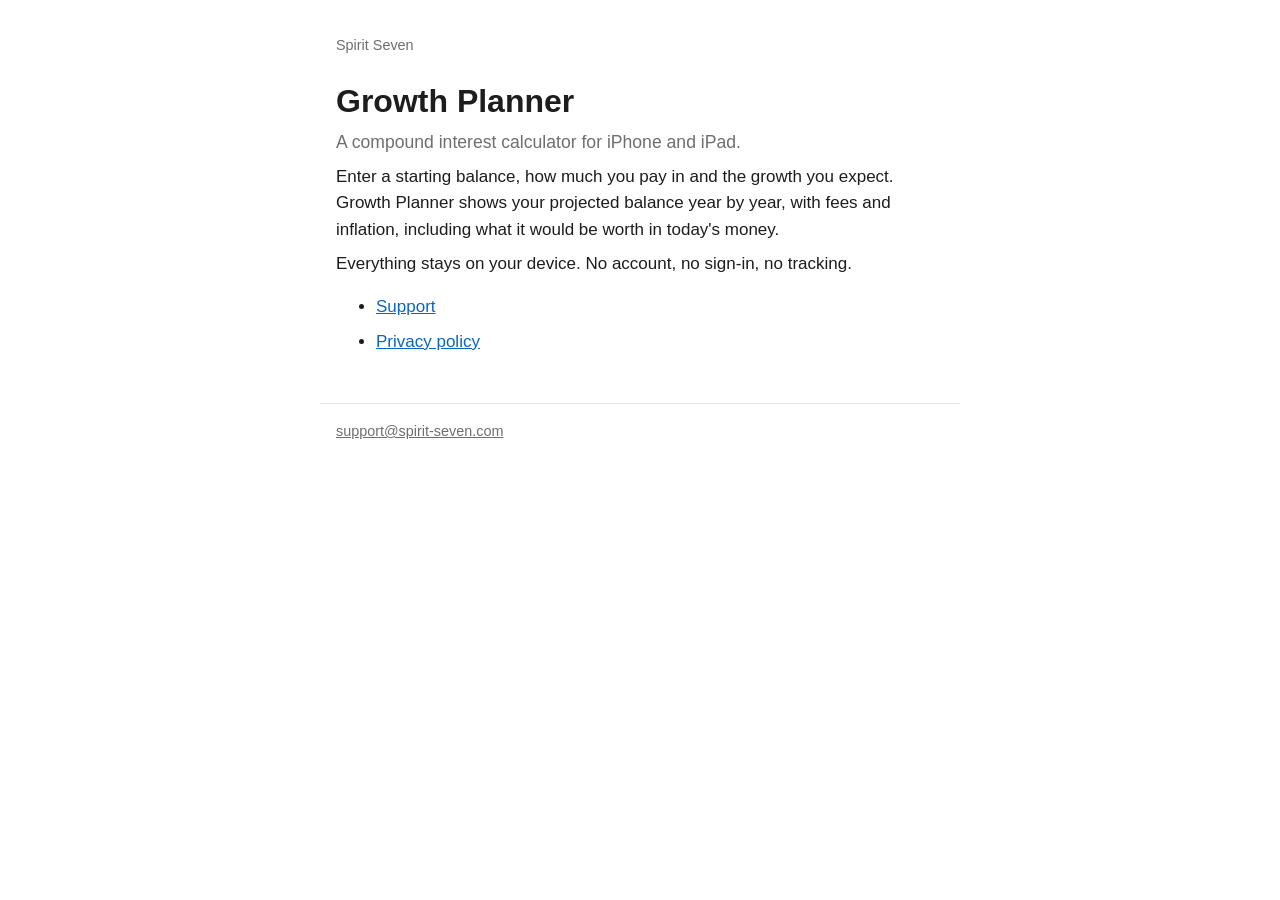
==== growth-planner/index.html @ 6620056a "Add the Spirit Seven site with Growth Planner support and privacy pages" ====
<!doctype html>
<html lang="en-GB">
<head>
  <meta charset="utf-8">
  <meta name="viewport" content="width=device-width, initial-scale=1">
  <title>Growth Planner</title>
  <link rel="stylesheet" href="/style.css">
</head>
<body>
  <header><a href="/">Spirit Seven</a></header>
  <main>
    <h1>Growth Planner</h1>
    <p class="lede">A compound interest calculator for iPhone and iPad.</p>
    <p>Enter a starting balance, how much you pay in and the growth you expect. Growth Planner shows
      your projected balance year by year, with fees and inflation, including what it would be worth
      in today's money.</p>
    <p>Everything stays on your device. No account, no sign-in, no tracking.</p>
    <ul>
      <li><a href="/growth-planner/support/">Support</a></li>
      <li><a href="/growth-planner/privacy/">Privacy policy</a></li>
    </ul>
  </main>
  <footer>
    <a href="mailto:support@spirit-seven.com">support@spirit-seven.com</a>
  </footer>
</body>
</html>
---- style.css ----
:root {
  --bg: #ffffff;
  --text: #1d1d1f;
  --muted: #6e6e73;
  --rule: #e5e5ea;
  --link: #0a66c2;
  --card: #f5f5f7;
  color-scheme: light dark;
}
@media (prefers-color-scheme: dark) {
  :root {
    --bg: #000000;
    --text: #f5f5f7;
    --muted: #a1a1a6;
    --rule: #2c2c2e;
    --link: #4da3ff;
    --card: #1c1c1e;
  }
}
* { box-sizing: border-box; }
body {
  margin: 0;
  background: var(--bg);
  color: var(--text);
  font: 17px/1.55 -apple-system, BlinkMacSystemFont, "Segoe UI", Roboto, Helvetica, Arial, sans-serif;
  -webkit-text-size-adjust: 100%;
}
main, header, footer { max-width: 40rem; margin: 0 auto; padding: 0 16px; }
header { padding-top: 2rem; }
header a { color: var(--muted); text-decoration: none; font-size: 0.9rem; }
h1 { font-size: 2rem; line-height: 1.2; margin: 1.5rem 0 0.5rem; }
h2 { font-size: 1.15rem; margin: 2rem 0 0.25rem; }
p, li { margin: 0.5rem 0; }
.lede { color: var(--muted); font-size: 1.1rem; margin-top: 0; }
.updated { color: var(--muted); font-size: 0.9rem; }
a { color: var(--link); }
.card { background: var(--card); border-radius: 12px; padding: 1rem 1.25rem; margin: 1.5rem 0; }
.card p { margin: 0.25rem 0; }
footer { margin-top: 3rem; padding-top: 1rem; padding-bottom: 2rem; border-top: 1px solid var(--rule); color: var(--muted); font-size: 0.9rem; }
footer a { color: var(--muted); margin-right: 1rem; }
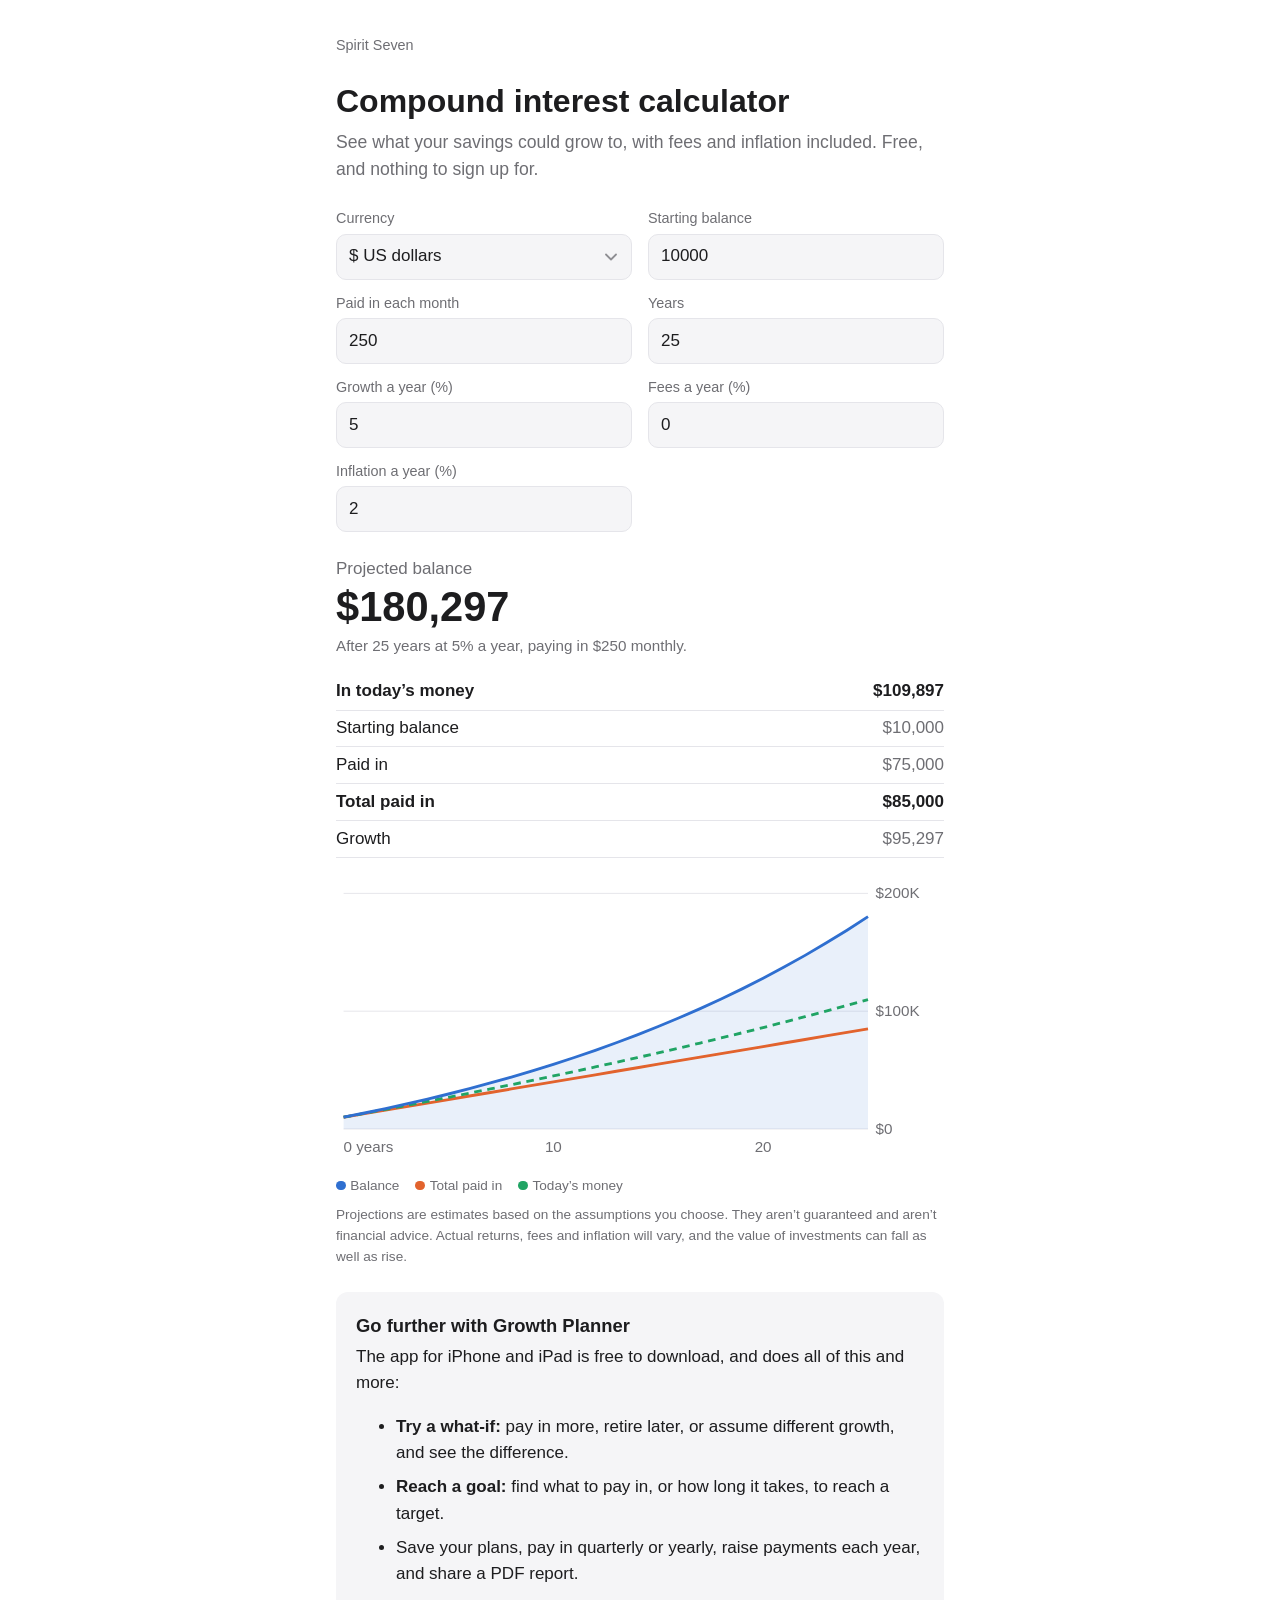
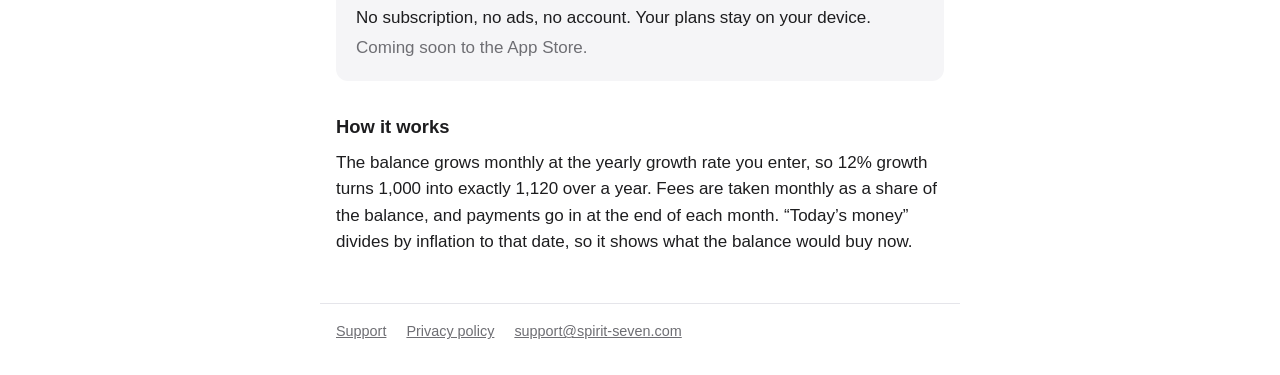
==== commit aa7851d8: "Make the Growth Planner page a compound interest calculator Works out the projection as the app does" ====
--- a/growth-planner/index.html
+++ b/growth-planner/index.html
@@ -3,25 +3,244 @@
 <head>
   <meta charset="utf-8">
   <meta name="viewport" content="width=device-width, initial-scale=1">
-  <title>Growth Planner</title>
+  <title>Compound Interest Calculator with Fees and Inflation | Growth Planner</title>
+  <meta name="description" content="Free compound interest calculator. See what your savings could grow to with regular contributions, fees and inflation, including what it's worth in today's money. No sign-up.">
+  <link rel="canonical" href="https://spirit-seven.com/growth-planner/">
+  <!-- Once the app is on the App Store, offer it to iPhone and iPad visitors (Smart App Banner):
+  <meta name="apple-itunes-app" content="app-id=APP_ID"> -->
   <link rel="stylesheet" href="/style.css">
+  <script src="/growth-planner/engine.js"></script>
 </head>
 <body>
   <header><a href="/">Spirit Seven</a></header>
   <main>
-    <h1>Growth Planner</h1>
-    <p class="lede">A compound interest calculator for iPhone and iPad.</p>
-    <p>Enter a starting balance, how much you pay in and the growth you expect. Growth Planner shows
-      your projected balance year by year, with fees and inflation, including what it would be worth
-      in today's money.</p>
-    <p>Everything stays on your device. No account, no sign-in, no tracking.</p>
-    <ul>
-      <li><a href="/growth-planner/support/">Support</a></li>
-      <li><a href="/growth-planner/privacy/">Privacy policy</a></li>
-    </ul>
+    <h1>Compound interest calculator</h1>
+    <p class="lede">See what your savings could grow to, with fees and inflation included. Free, and nothing to sign up for.</p>
+
+    <form id="calculator" class="calculator" novalidate>
+      <div class="field">
+        <label for="currency">Currency</label>
+        <select id="currency">
+          <option value="GBP">£ Pounds</option>
+          <option value="USD">$ US dollars</option>
+          <option value="CAD">$ Canadian dollars</option>
+          <option value="AUD">$ Australian dollars</option>
+          <option value="EUR">€ Euros</option>
+        </select>
+      </div>
+      <div class="field">
+        <label for="initial">Starting balance</label>
+        <input id="initial" type="number" inputmode="decimal" min="0" max="1000000000" step="any">
+      </div>
+      <div class="field">
+        <label for="monthly">Paid in each month</label>
+        <input id="monthly" type="number" inputmode="decimal" min="0" max="1000000000" step="any">
+      </div>
+      <div class="field">
+        <label for="years">Years</label>
+        <input id="years" type="number" inputmode="numeric" min="1" max="100" step="1" value="25">
+      </div>
+      <div class="field">
+        <label for="growth">Growth a year (%)</label>
+        <input id="growth" type="number" inputmode="decimal" min="-99" max="100" step="any" value="5">
+      </div>
+      <div class="field">
+        <label for="fees">Fees a year (%)</label>
+        <input id="fees" type="number" inputmode="decimal" min="0" max="50" step="any" value="0">
+      </div>
+      <div class="field">
+        <label for="inflation">Inflation a year (%)</label>
+        <input id="inflation" type="number" inputmode="decimal" min="-50" max="100" step="any" value="2">
+      </div>
+    </form>
+
+    <section class="results" aria-live="polite">
+      <p id="problem" class="problem" hidden></p>
+      <div id="answer">
+        <p class="label">Projected balance</p>
+        <p id="balance" class="big"></p>
+        <p id="sentence" class="sentence"></p>
+        <dl class="rows">
+          <div class="strong"><dt>In today’s money</dt><dd id="real"></dd></div>
+          <div><dt>Starting balance</dt><dd id="startRow"></dd></div>
+          <div><dt>Paid in</dt><dd id="paidRow"></dd></div>
+          <div class="strong"><dt>Total paid in</dt><dd id="totalRow"></dd></div>
+          <div><dt>Growth</dt><dd id="growthRow"></dd></div>
+          <div id="feesLine"><dt>Fees</dt><dd id="feesRow"></dd></div>
+        </dl>
+        <figure class="chart">
+          <svg id="chart" viewBox="0 0 640 300" role="img" aria-labelledby="chartTitle">
+            <title id="chartTitle">Balance, total paid in and today’s money over time</title>
+          </svg>
+          <figcaption class="legend">
+            <span class="key balance">Balance</span>
+            <span class="key paid">Total paid in</span>
+            <span class="key real">Today’s money</span>
+          </figcaption>
+        </figure>
+      </div>
+      <p class="small">Projections are estimates based on the assumptions you choose. They aren’t guaranteed and aren’t financial advice. Actual returns, fees and inflation will vary, and the value of investments can fall as well as rise.</p>
+    </section>
+
+    <section class="card">
+      <h2>Go further with Growth Planner</h2>
+      <p>The app for iPhone and iPad is free to download, and does all of this and more:</p>
+      <ul>
+        <li><strong>Try a what-if:</strong> pay in more, retire later, or assume different growth, and see the difference.</li>
+        <li><strong>Reach a goal:</strong> find what to pay in, or how long it takes, to reach a target.</li>
+        <li>Save your plans, pay in quarterly or yearly, raise payments each year, and share a PDF report.</li>
+      </ul>
+      <p>No subscription, no ads, no account. Your plans stay on your device.</p>
+      <p id="appStore" class="muted">Coming soon to the App Store.</p>
+    </section>
+
+    <h2>How it works</h2>
+    <p>The balance grows monthly at the yearly growth rate you enter, so 12% growth turns 1,000
+      into exactly 1,120 over a year. Fees are taken monthly as a share of the balance, and
+      payments go in at the end of each month. “Today’s money” divides by inflation to that date,
+      so it shows what the balance would buy now.</p>
   </main>
   <footer>
+    <a href="/growth-planner/support/">Support</a>
+    <a href="/growth-planner/privacy/">Privacy policy</a>
     <a href="mailto:support@spirit-seven.com">support@spirit-seven.com</a>
   </footer>
+
+  <script>
+    (function () {
+      var $ = function (id) { return document.getElementById(id); };
+      var fields = ["currency", "initial", "monthly", "years", "growth", "fees", "inflation"];
+      // Starter amounts as the app scales them: a Canadian or Australian dollar buys about
+      // half what a pound does.
+      var scale = { GBP: 1, USD: 1, EUR: 1, CAD: 2, AUD: 2 };
+      var regionCurrency = { US: "USD", CA: "CAD", AU: "AUD", GB: "GBP", IE: "EUR", DE: "EUR", FR: "EUR",
+                             ES: "EUR", IT: "EUR", NL: "EUR", BE: "EUR", AT: "EUR", PT: "EUR", FI: "EUR" };
+      var limits = {
+        initial: [0, 1e9, "Starting balance"], monthly: [0, 1e9, "Paid in each month"],
+        years: [1, 100, "Years"], growth: [-99, 100, "Growth"], fees: [0, 50, "Fees"],
+        inflation: [-50, 100, "Inflation"],
+      };
+      var language = navigator.language || "en-GB";
+
+      function setStarterAmounts(code) {
+        $("initial").value = 10000 * scale[code];
+        $("monthly").value = 250 * scale[code];
+      }
+
+      var region = (language.split("-")[1] || "").toUpperCase();
+      var startCurrency = regionCurrency[region] || "GBP";
+      $("currency").value = startCurrency;
+      setStarterAmounts(startCurrency);
+
+      function money(value, code) {
+        var rounded = Math.round(value);
+        return new Intl.NumberFormat(language, {
+          style: "currency", currency: code, maximumFractionDigits: 0, minimumFractionDigits: 0,
+        }).format(rounded === 0 ? 0 : rounded);
+      }
+
+      function read() {
+        var values = {}, problems = [];
+        Object.keys(limits).forEach(function (key) {
+          var raw = $(key).value.trim();
+          var number = Number(raw);
+          var bounds = limits[key];
+          if (raw === "" || !isFinite(number)) {
+            problems.push(bounds[2] + " needs a number.");
+          } else if (number < bounds[0] || number > bounds[1]) {
+            problems.push(bounds[2] + " must be between " + bounds[0].toLocaleString(language) +
+                          " and " + bounds[1].toLocaleString(language) + ".");
+          } else if (key === "years" && number !== Math.floor(number)) {
+            problems.push("Years must be a whole number.");
+          }
+          values[key] = number;
+        });
+        return { values: values, problems: problems };
+      }
+
+      function drawChart(points, code) {
+        var svg = $("chart");
+        while (svg.childNodes.length > 1) svg.removeChild(svg.lastChild);
+        var ns = "http://www.w3.org/2000/svg";
+        var left = 8, right = 560, top = 12, bottom = 260;
+        var max = 0;
+        points.forEach(function (p) { max = Math.max(max, p.balance, p.paidIn, p.real); });
+        if (max <= 0) max = 1;
+        // A tidy top for the scale: 1, 2, 2.5 or 5 times a power of ten.
+        var power = Math.pow(10, Math.floor(Math.log10(max)));
+        var scaleTop = [1, 2, 2.5, 5, 10].map(function (m) { return m * power; })
+          .filter(function (v) { return v >= max; })[0];
+        var lastMonth = points[points.length - 1].month || 1;
+        function x(month) { return left + (right - left) * month / lastMonth; }
+        function y(value) { return bottom - (bottom - top) * Math.max(0, value) / scaleTop; }
+        function el(name, attrs) {
+          var node = document.createElementNS(ns, name);
+          Object.keys(attrs).forEach(function (k) { node.setAttribute(k, attrs[k]); });
+          svg.appendChild(node);
+          return node;
+        }
+        [0, 0.5, 1].forEach(function (f) {
+          el("line", { x1: left, x2: right, y1: y(scaleTop * f), y2: y(scaleTop * f), class: "grid" });
+          el("text", { x: right + 8, y: y(scaleTop * f) + 5, class: "axis" }).textContent =
+            new Intl.NumberFormat(language, { style: "currency", currency: code, notation: "compact" })
+              .format(scaleTop * f);
+        });
+        var years = lastMonth / 12;
+        var tick = years > 40 ? 20 : years > 15 ? 10 : years > 6 ? 5 : 1;
+        for (var t = 0; t <= years + 1e-9; t += tick) {
+          el("text", { x: x(t * 12), y: bottom + 24, class: "axis", "text-anchor": t === 0 ? "start" : "middle" })
+            .textContent = t + (t === 0 ? " years" : "");
+        }
+        var area = points.map(function (p) { return x(p.month) + "," + y(p.balance); });
+        area.push(x(lastMonth) + "," + bottom, x(0) + "," + bottom);
+        el("polygon", { points: area.join(" "), class: "area" });
+        ["paidIn", "real", "balance"].forEach(function (key) {
+          el("polyline", { points: points.map(function (p) { return x(p.month) + "," + y(p[key]); }).join(" "),
+                           class: "line " + (key === "paidIn" ? "paid" : key) });
+        });
+      }
+
+      function update() {
+        var code = $("currency").value;
+        var input = read();
+        $("problem").hidden = input.problems.length === 0;
+        $("problem").textContent = input.problems.join(" ");
+        $("answer").hidden = input.problems.length > 0;
+        if (input.problems.length) return;
+
+        var v = input.values;
+        var result = GrowthEngine.project({
+          initialBalance: v.initial, contribution: v.monthly, frequencyMonths: 1, timing: "end",
+          durationMonths: v.years * 12, annualReturn: v.growth / 100, annualFee: v.fees / 100,
+          annualInflation: v.inflation / 100,
+        });
+        // Whole units, with growth as whatever makes the rows add up, as the app shows them.
+        var balance = Math.round(result.finalBalance), start = Math.round(v.initial);
+        var paid = Math.round(result.totalContributions), fees = Math.round(result.totalFees);
+        var growth = balance - start - paid + fees;
+
+        $("balance").textContent = money(balance, code);
+        $("sentence").textContent = "After " + v.years + (v.years === 1 ? " year" : " years") + " at " +
+          v.growth + "% a year, paying in " + money(v.monthly, code) + " monthly" +
+          (v.fees ? ", with " + v.fees + "% fees." : ".");
+        $("real").textContent = money(result.finalRealBalance, code);
+        $("startRow").textContent = money(start, code);
+        $("paidRow").textContent = money(paid, code);
+        $("totalRow").textContent = money(start + paid, code);
+        $("growthRow").textContent = money(growth, code);
+        $("feesLine").hidden = fees === 0;
+        $("feesRow").textContent = "−" + money(fees, code);
+        drawChart(result.points, code);
+      }
+
+      $("currency").addEventListener("change", function () {
+        setStarterAmounts($("currency").value);
+        update();
+      });
+      fields.forEach(function (id) { $(id).addEventListener("input", update); });
+      $("calculator").addEventListener("submit", function (e) { e.preventDefault(); });
+      update();
+    })();
+  </script>
 </body>
 </html>
--- a/style.css
+++ b/style.css
@@ -38,3 +38,54 @@
 .card p { margin: 0.25rem 0; }
 footer { margin-top: 3rem; padding-top: 1rem; padding-bottom: 2rem; border-top: 1px solid var(--rule); color: var(--muted); font-size: 0.9rem; }
 footer a { color: var(--muted); margin-right: 1rem; }
+
+/* The Growth Planner calculator. */
+:root { --balance: #2f6fd0; --paid: #e2632d; --real: #20a464; --problem: #c4342b; }
+@media (prefers-color-scheme: dark) {
+  :root { --balance: #5c9cf5; --paid: #f0814f; --real: #3cc581; --problem: #ff6b61; }
+}
+.calculator { display: grid; grid-template-columns: repeat(2, minmax(0, 1fr)); gap: 0.75rem 1rem; margin: 1.5rem 0; }
+.field { display: flex; flex-direction: column; gap: 0.25rem; }
+.field label { font-size: 0.9rem; color: var(--muted); }
+.field input, .field select {
+  font: inherit; color: var(--text); background: var(--card); border: 1px solid var(--rule);
+  border-radius: 10px; padding: 0.55rem 0.75rem; width: 100%;
+}
+.field input:focus, .field select:focus { outline: 2px solid var(--link); outline-offset: 1px; }
+.field input, .field select { -webkit-appearance: none; appearance: none; }
+.field input::-webkit-outer-spin-button, .field input::-webkit-inner-spin-button { -webkit-appearance: none; margin: 0; }
+.field input[type=number] { -moz-appearance: textfield; }
+.field select {
+  padding-right: 2.25rem; cursor: pointer;
+  background-image: url("data:image/svg+xml,%3Csvg xmlns='http://www.w3.org/2000/svg' width='12' height='8' viewBox='0 0 12 8'%3E%3Cpath d='M1 1.5l5 5 5-5' fill='none' stroke='%238e8e93' stroke-width='1.8' stroke-linecap='round' stroke-linejoin='round'/%3E%3C/svg%3E");
+  background-repeat: no-repeat; background-position: right 0.85rem center;
+}
+.card h2 { margin-top: 0.25rem; }
+@media (max-width: 480px) { .calculator { grid-template-columns: 1fr; } }
+.results .label { color: var(--muted); margin: 0; }
+.results .big { font-size: 2.6rem; font-weight: 700; line-height: 1.1; margin: 0.1rem 0 0.25rem; font-variant-numeric: tabular-nums; }
+.results .sentence { color: var(--muted); font-size: 0.95rem; margin-top: 0; }
+.problem { color: var(--problem); }
+.rows { margin: 1rem 0; }
+.rows div { display: flex; justify-content: space-between; gap: 1rem; padding: 0.3rem 0; border-bottom: 1px solid var(--rule); }
+.rows dt { margin: 0; }
+.rows dd { margin: 0; font-variant-numeric: tabular-nums; color: var(--muted); }
+.rows .strong dt, .rows .strong dd { font-weight: 600; color: var(--text); }
+.chart { margin: 1.5rem 0 0; }
+.chart svg { width: 100%; height: auto; display: block; }
+.chart .grid { stroke: var(--rule); stroke-width: 1; }
+.chart .axis { fill: var(--muted); font-size: 16px; }
+.chart .line { fill: none; stroke-width: 3; stroke-linejoin: round; }
+.chart .line.balance { stroke: var(--balance); }
+.chart .line.paid { stroke: var(--paid); }
+.chart .line.real { stroke: var(--real); stroke-dasharray: 8 6; }
+.chart .area { fill: var(--balance); opacity: 0.1; }
+.legend { display: flex; gap: 1rem; flex-wrap: wrap; font-size: 0.85rem; color: var(--muted); margin-top: 0.5rem; }
+.key::before { content: ""; display: inline-block; width: 0.7em; height: 0.7em; border-radius: 50%; margin-right: 0.35em; vertical-align: 0; }
+.key.balance::before { background: var(--balance); }
+.key.paid::before { background: var(--paid); }
+.key.real::before { background: var(--real); }
+.small { font-size: 0.85rem; color: var(--muted); }
+.muted { color: var(--muted); }
+
+[hidden] { display: none !important; }
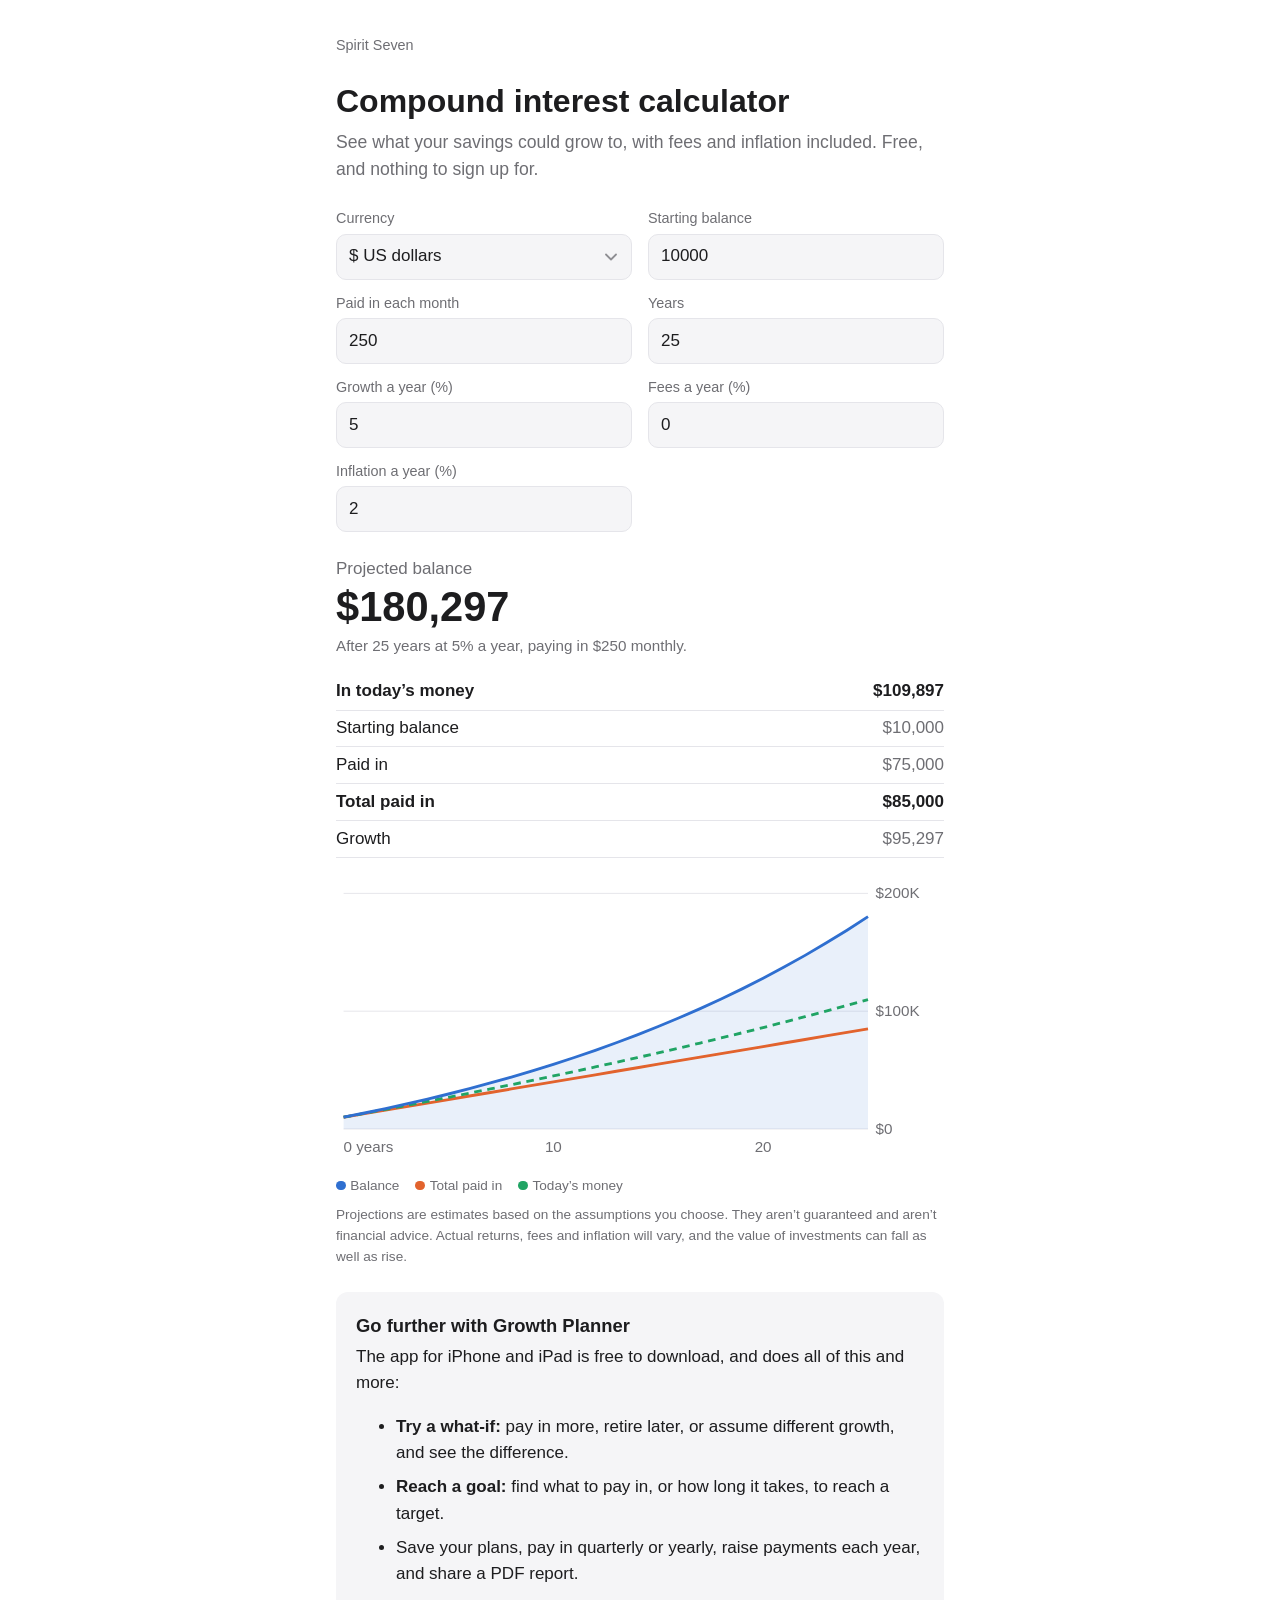
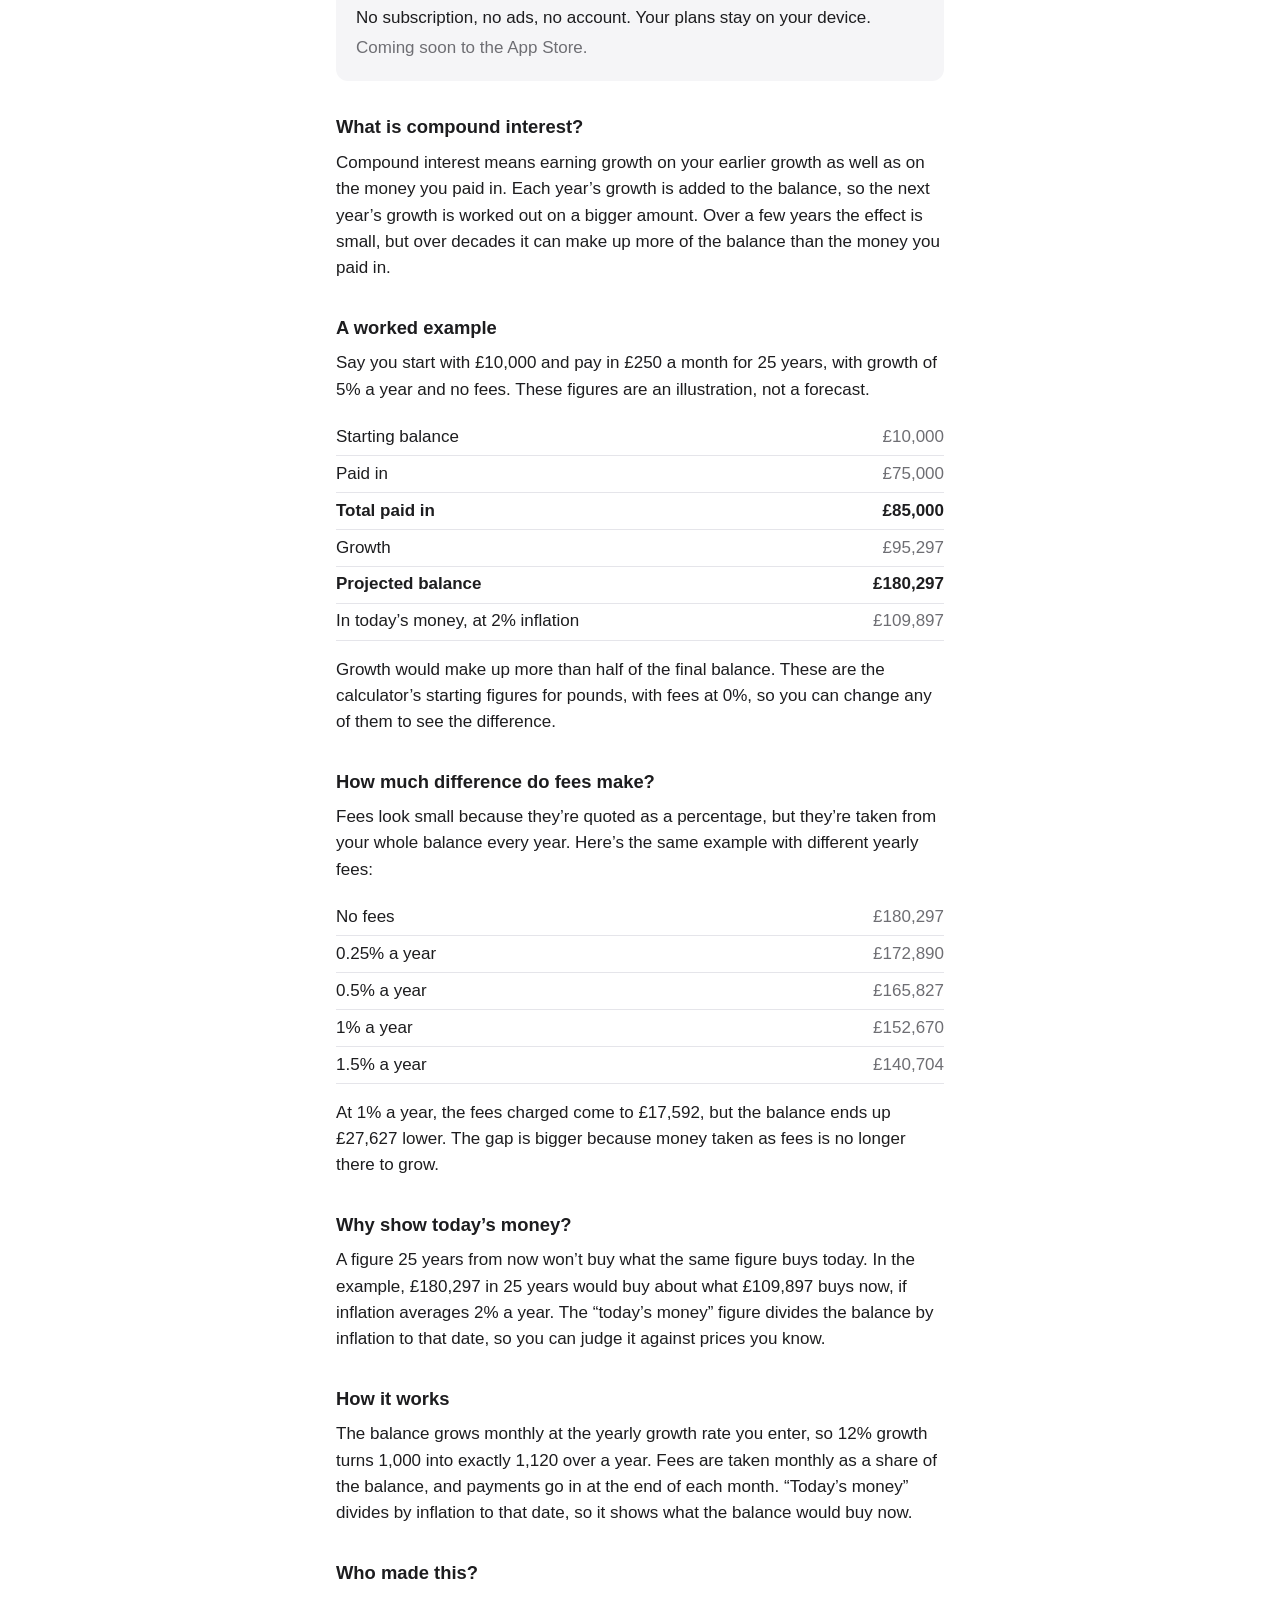
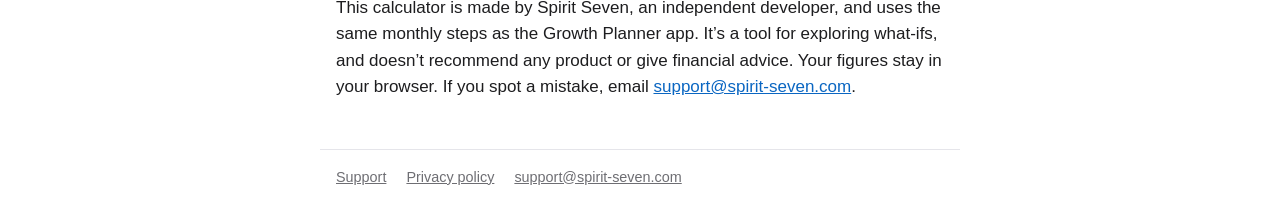
==== commit 83afbf05: "Explain compound interest, fees and inflation on the calculator page Add a worked example and a comp" ====
--- a/growth-planner/index.html
+++ b/growth-planner/index.html
@@ -10,6 +10,7 @@
   <meta name="apple-itunes-app" content="app-id=APP_ID"> -->
   <link rel="stylesheet" href="/style.css">
   <script src="/growth-planner/engine.js"></script>
+  <script src="/growth-planner/analytics.js"></script>
 </head>
 <body>
   <header><a href="/">Spirit Seven</a></header>
@@ -94,11 +95,57 @@
       <p id="appStore" class="muted">Coming soon to the App Store.</p>
     </section>
 
+    <h2>What is compound interest?</h2>
+    <p>Compound interest means earning growth on your earlier growth as well as on the money you
+      paid in. Each year’s growth is added to the balance, so the next year’s growth is worked out
+      on a bigger amount. Over a few years the effect is small, but over decades it can
+      make up more of the balance than the money you paid in.</p>
+
+    <h2>A worked example</h2>
+    <p>Say you start with £10,000 and pay in £250 a month for 25 years, with growth of 5% a year
+      and no fees. These figures are an illustration, not a forecast.</p>
+    <dl class="rows">
+      <div><dt>Starting balance</dt><dd>£10,000</dd></div>
+      <div><dt>Paid in</dt><dd>£75,000</dd></div>
+      <div class="strong"><dt>Total paid in</dt><dd>£85,000</dd></div>
+      <div><dt>Growth</dt><dd>£95,297</dd></div>
+      <div class="strong"><dt>Projected balance</dt><dd>£180,297</dd></div>
+      <div><dt>In today’s money, at 2% inflation</dt><dd>£109,897</dd></div>
+    </dl>
+    <p>Growth would make up more than half of the final balance. These are the calculator’s
+      starting figures for pounds, with fees at 0%, so you can change any of them to see the
+      difference.</p>
+
+    <h2>How much difference do fees make?</h2>
+    <p>Fees look small because they’re quoted as a percentage, but they’re taken from your whole
+      balance every year. Here’s the same example with different yearly fees:</p>
+    <dl class="rows">
+      <div><dt>No fees</dt><dd>£180,297</dd></div>
+      <div><dt>0.25% a year</dt><dd>£172,890</dd></div>
+      <div><dt>0.5% a year</dt><dd>£165,827</dd></div>
+      <div><dt>1% a year</dt><dd>£152,670</dd></div>
+      <div><dt>1.5% a year</dt><dd>£140,704</dd></div>
+    </dl>
+    <p>At 1% a year, the fees charged come to £17,592, but the balance ends up £27,627 lower. The
+      gap is bigger because money taken as fees is no longer there to grow.</p>
+
+    <h2>Why show today’s money?</h2>
+    <p>A figure 25 years from now won’t buy what the same figure buys today. In the example,
+      £180,297 in 25 years would buy about what £109,897 buys now, if inflation averages 2% a year.
+      The “today’s money” figure divides the balance by inflation to that date, so you can judge
+      it against prices you know.</p>
+
     <h2>How it works</h2>
     <p>The balance grows monthly at the yearly growth rate you enter, so 12% growth turns 1,000
       into exactly 1,120 over a year. Fees are taken monthly as a share of the balance, and
       payments go in at the end of each month. “Today’s money” divides by inflation to that date,
       so it shows what the balance would buy now.</p>
+
+    <h2>Who made this?</h2>
+    <p>This calculator is made by Spirit Seven, an independent developer, and uses the same
+      monthly steps as the Growth Planner app. It’s a tool for exploring what-ifs, and doesn’t
+      recommend any product or give financial advice. Your figures stay in your browser. If you
+      spot a mistake, email <a href="mailto:support@spirit-seven.com">support@spirit-seven.com</a>.</p>
   </main>
   <footer>
     <a href="/growth-planner/support/">Support</a>
